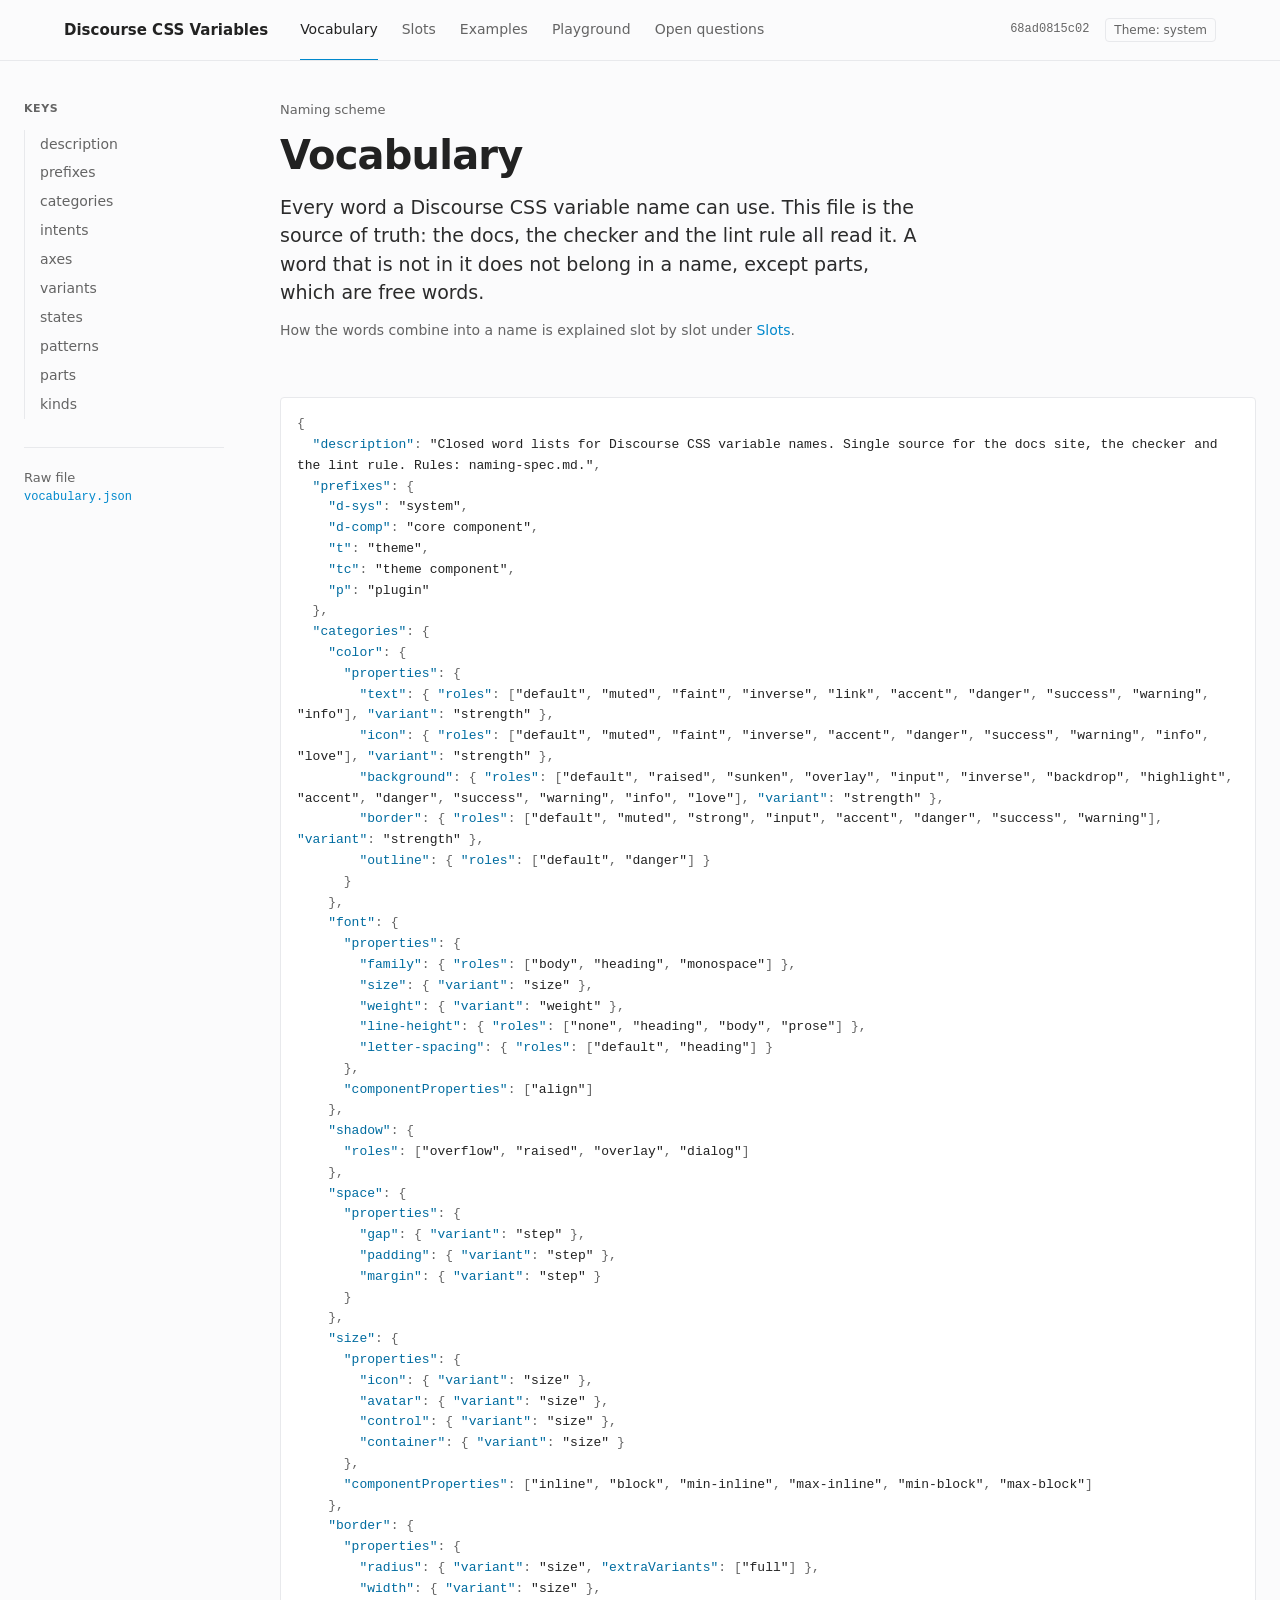
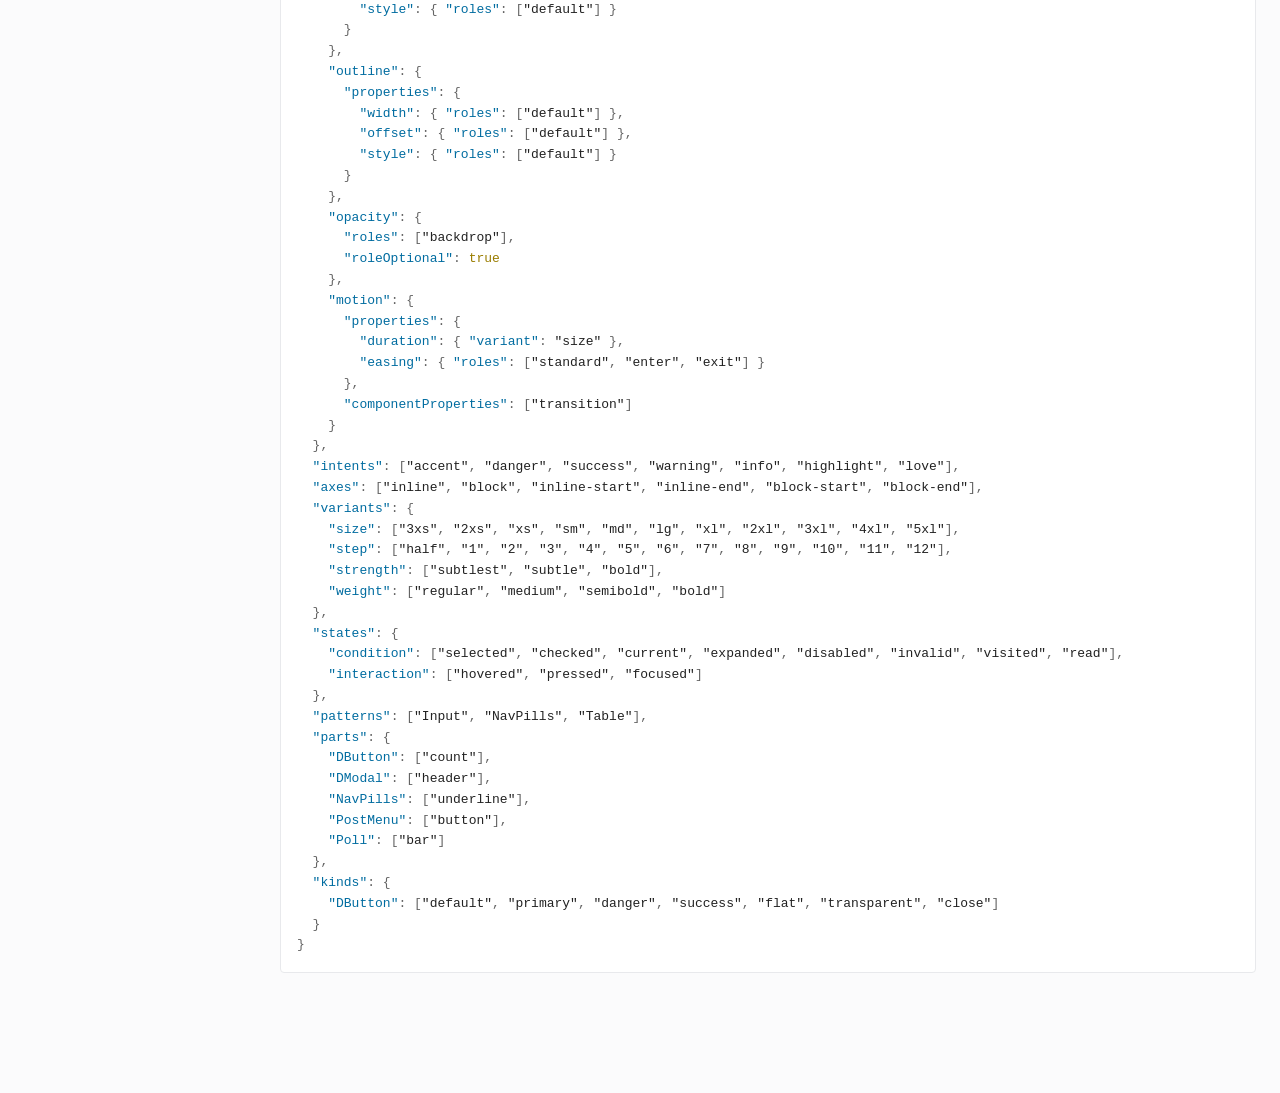
==== docs/index.html @ 101a48a1 "DEV: Lead the docs with vocabulary.json and explain each slot" ====
<!doctype html>
<html lang="en">
<head>
<meta charset="utf-8">
<meta name="viewport" content="width=device-width, initial-scale=1, viewport-fit=cover">
<title>Discourse CSS Variables</title>
<link rel="stylesheet" href="docs.css?v=12">
<script>try{var m=localStorage.getItem("dcv-theme");if(m==="light"||m==="dark")document.documentElement.setAttribute("data-theme",m);}catch(e){}</script>
</head>
<body>
<header class="topbar"><div class="in">
  <a class="site" href="index.html">Discourse CSS Variables</a>
  <nav class="tabs" aria-label="Pages"><a href="index.html" aria-current="page">Vocabulary</a><a href="slots.html">Slots</a><a href="examples.html">Examples</a><a href="playground.html">Playground</a><a href="open.html">Open questions</a></nav>
  <div class="tools"><code class="commit" title="Core commit the spec was checked against">68ad0815c02</code><button type="button" class="theme-toggle" id="theme-toggle" aria-label="Color theme">Theme: system</button></div>
</div></header>
<div class="body wide">
<aside class="toc" aria-label="On this page">
  <div class="toc-label">Keys</div>
  <nav id="toc-links"></nav>
  <div class="toc-src">Raw file<a href="vocabulary.json">vocabulary.json</a></div>
</aside>
<main>
<div class="eyebrow">Naming scheme</div>
<h1>Vocabulary</h1>
<p class="lede">Every word a Discourse CSS variable name can use. This file is the source of truth: the docs, the checker and the lint rule all read it. A word that is not in it does not belong in a name, except parts, which are free words.</p>
<p class="meta-line">How the words combine into a name is explained slot by slot under <a href="slots.html">Slots</a>.</p>
<pre class="json" id="json-view" aria-label="vocabulary.json"></pre>
</main>
</div>
<script src="grammar.js?v=12"></script>
<script src="examples.js?v=12"></script>
<script src="site.js?v=12"></script>
</body>
</html>
---- docs/docs.css ----
/* Discourse CSS Variables docs. Sticky header with page tabs; long pages add a section index on the left. Colors follow the Discourse design system. */
:root {
  --bg: #fbfbfc;
  --surface: #ffffff;
  --text: #222222;
  --text-strong: #2b2b2b;
  --text-2: #646464;
  --text-muted: #919191;
  --line: #e8e9ec;
  --rule: #c9ccd1;
  --tint: #f3f4f6;
  --accent: #0088cc;
  --accent-dark: #006ca0;
  --accent-hover: #006091;
  --accent-tint: #e6f4fa;
  --accent-tint-2: #d6edf8;
  --ok: #004c00;
  --ok-bg: #ccebcc;
  --bad: #c80001;
  --bad-bg: #fbe0e0;

  /* slot colors: text, and the bar under it in the anatomy */
  --s-prefix: #222222;
  --s-owner: #e45735;
  --s-category: #006ca0;  --s-category-bar: #0088cc;
  --s-property: #006ca0;  --s-property-bar: #86c3e2;
  --s-role: #009900;
  --s-variant: #9a7d00;   --s-variant-bar: #e7c300;
  --s-state: #fa6c8d;
  --s-part: #646464;
  --s-error: #c80001;

  --f-body: system-ui, -apple-system, "Segoe UI", sans-serif;
  --f-mono: ui-monospace, "SFMono-Regular", Menlo, Consolas, monospace;
  --header-h: 60px;
}
@media (prefers-color-scheme: dark) {
  :root:not([data-theme="light"]) {
    --bg: #161616; --surface: #1e1e1e; --text: #e6e6e6; --text-strong: #d9d9d9; --text-2: #a6a6a6; --text-muted: #7f7f7f;
    --line: #2e2e2e; --rule: #474747; --tint: #202020;
    --accent: #3ab0e8; --accent-dark: #6cc4ee; --accent-hover: #8dd3f3; --accent-tint: #0f2a38; --accent-tint-2: #17394b;
    --ok: #8fd68f; --ok-bg: #173a1d; --bad: #ff7a7a; --bad-bg: #3d1717;
    --s-prefix: #e6e6e6; --s-owner: #f0805f;
    --s-category: #6cc4ee; --s-category-bar: #3ab0e8; --s-property: #6cc4ee; --s-property-bar: #3a7fa3;
    --s-role: #52c552; --s-variant: #dcbc3a; --s-variant-bar: #a88d00; --s-state: #ff8fa8; --s-part: #a6a6a6; --s-error: #ff7a7a;
    color-scheme: dark;
  }
}
:root[data-theme="dark"] {
  --bg: #161616; --surface: #1e1e1e; --text: #e6e6e6; --text-strong: #d9d9d9; --text-2: #a6a6a6; --text-muted: #7f7f7f;
  --line: #2e2e2e; --rule: #474747; --tint: #202020;
  --accent: #3ab0e8; --accent-dark: #6cc4ee; --accent-hover: #8dd3f3; --accent-tint: #0f2a38; --accent-tint-2: #17394b;
  --ok: #8fd68f; --ok-bg: #173a1d; --bad: #ff7a7a; --bad-bg: #3d1717;
  --s-prefix: #e6e6e6; --s-owner: #f0805f;
  --s-category: #6cc4ee; --s-category-bar: #3ab0e8; --s-property: #6cc4ee; --s-property-bar: #3a7fa3;
  --s-role: #52c552; --s-variant: #dcbc3a; --s-variant-bar: #a88d00; --s-state: #ff8fa8; --s-part: #a6a6a6; --s-error: #ff7a7a;
  color-scheme: dark;
}

/* ---------- base ---------- */
* { box-sizing: border-box; }
html { scroll-behavior: smooth; scroll-padding-top: 88px; }
body { margin: 0; background: var(--bg); color: var(--text); font: 15px/1.6 var(--f-body); -webkit-text-size-adjust: 100%; }
[hidden] { display: none !important; }
a { color: var(--accent); text-decoration: none; }
a:hover { color: var(--accent-hover); text-decoration: underline; }
code, .mono { font-family: var(--f-mono); font-size: 13px; }
p code, li code, .lede code, .meta-line code { background: var(--tint); border: 1px solid var(--line); border-radius: 3px; padding: 0 4px; overflow-wrap: anywhere; }
b, strong { font-weight: 600; color: var(--text); }
button:focus-visible, a:focus-visible, input:focus-visible { outline: 2px solid var(--accent); outline-offset: 2px; }

/* ---------- header ---------- */
.topbar { position: sticky; top: 0; z-index: 20; height: var(--header-h); background: var(--bg); box-shadow: 0 0 0 1px var(--line); }
.topbar .in { max-width: 1200px; height: 100%; margin: 0 auto; padding: 0 24px; display: flex; align-items: center; gap: 32px; }
.topbar .site { font-size: 15px; font-weight: 700; color: var(--text); white-space: nowrap; }
.topbar .site:hover { text-decoration: none; }
.tabs { display: flex; gap: 24px; align-self: stretch; overflow-x: auto; overflow-y: hidden; scrollbar-width: none; }
.tabs a { display: flex; align-items: center; font-size: 14px; font-weight: 500; color: var(--text-2); white-space: nowrap; border-bottom: 2px solid transparent; margin-bottom: -1px; }
.tabs a:hover { color: var(--text); text-decoration: none; }
.tabs a[aria-current="page"] { color: var(--text); border-bottom-color: var(--accent); }
.topbar .tools { margin-left: auto; display: flex; align-items: center; gap: 16px; }
.topbar .commit { font-size: 12px; color: var(--text-2); }
.theme-toggle { font: 12px var(--f-body); color: var(--text-2); background: none; border: 1px solid var(--line); border-radius: 4px; padding: 4px 8px; cursor: pointer; white-space: nowrap; }
.theme-toggle:hover { color: var(--text); border-color: var(--rule); }

/* ---------- body ---------- */
.body { max-width: 1200px; margin: 0 auto; padding: 0 24px; display: flex; gap: 56px; align-items: flex-start; }
.toc { flex: 0 0 200px; position: sticky; top: var(--header-h); padding: 40px 0; max-height: calc(100vh - var(--header-h)); overflow-y: auto; }
.toc-label { font-size: 11px; font-weight: 600; text-transform: uppercase; letter-spacing: .05em; color: var(--text-2); margin-bottom: 12px; }
.toc nav { border-left: 1px solid var(--line); }
.toc nav a { display: flex; gap: 8px; align-items: baseline; padding: 5px 0 5px 14px; margin-left: -1px; border-left: 2px solid transparent; font-size: 14px; line-height: 1.35; color: var(--text-2); }
.toc nav a:hover { color: var(--text); text-decoration: none; }
.toc nav a .n { font-family: var(--f-mono); font-size: 12px; color: var(--text-muted); }
.toc nav a.on { border-left-color: var(--accent); color: var(--text); font-weight: 600; }
.toc-src { margin-top: 28px; padding-top: 20px; border-top: 1px solid var(--line); font-size: 13px; color: var(--text-2); }
.toc-src a { display: block; font-family: var(--f-mono); font-size: 12px; }
main { flex: 1 1 560px; min-width: 0; max-width: 760px; padding: 40px 0 120px; }
.body.solo main { max-width: 960px; margin: 0 auto; }
footer { margin-top: 64px; padding-top: 16px; border-top: 1px solid var(--line); font-size: 13px; color: var(--text-2); }
footer code { font-size: 12px; }

@media (max-width: 900px) {
  .toc { display: none; }
}
@media (max-width: 700px) {
  .topbar { height: auto; }
  .topbar .in { flex-wrap: wrap; gap: 0 16px; padding: 0 16px; }
  .topbar .site { padding: 12px 0 4px; }
  .topbar .tools { padding-top: 8px; }
  .topbar .commit { display: none; }
  .tabs { order: 3; width: 100%; height: 40px; gap: 20px; }
  html { scroll-padding-top: 116px; }
  .body { padding: 0 16px; }
  main { padding: 28px 0 80px; }
}

/* ---------- type ---------- */
.eyebrow { font-size: 13px; color: var(--text-2); margin-bottom: 12px; }
h1 { font-size: 40px; font-weight: 700; line-height: 1.1; letter-spacing: -0.02em; margin: 0 0 16px; text-wrap: balance; }
.lede { font-size: 19px; line-height: 1.5; color: var(--text-strong); max-width: 640px; margin: 0 0 12px; text-wrap: pretty; }
.meta-line { font-size: 14px; color: var(--text-2); margin: 0 0 56px; }
.meta-line code { font-size: 12px; }
h2 { display: flex; align-items: baseline; gap: 12px; font-size: 26px; font-weight: 700; line-height: 1.2; letter-spacing: -0.01em; margin: 64px 0 20px; padding-bottom: 10px; border-bottom: 1px solid var(--line); }
.eyebrow + h1 + .lede + h2, .lede + h2 { margin-top: 48px; }
h2 .n { font-family: var(--f-mono); font-size: 13px; font-weight: 400; letter-spacing: 0; color: var(--text-muted); }
h3 { font-size: 17px; font-weight: 700; margin: 32px 0 8px; }
h2 + h3 { margin-top: 0; }
p { margin: 0 0 16px; }
ul { padding-left: 18px; margin: 0 0 16px; }
li { margin-bottom: 10px; }
li:last-child { margin-bottom: 0; }
.muted { color: var(--text-2); }
@media (max-width: 700px) {
  h1 { font-size: 32px; }
  .lede { font-size: 17px; }
  h2 { font-size: 22px; }
}

/* ---------- tables ---------- */
.tbl { overflow-x: auto; margin: 0 0 20px; background: var(--surface); border: 1px solid var(--line); border-radius: 4px; }
table { width: 100%; border-collapse: collapse; font-size: 14px; line-height: 1.5; }
th { text-align: left; padding: 10px 16px 8px 0; border-bottom: 1px solid var(--rule); white-space: nowrap; font-size: 12px; font-weight: 600; text-transform: uppercase; letter-spacing: .05em; color: var(--text-2); }
td { padding: 9px 16px 9px 0; border-bottom: 1px solid var(--line); vertical-align: top; }
td code { color: var(--text-strong); word-spacing: .3em; }
td.code, td .code { font-family: var(--f-mono); font-size: 13px; color: var(--text-strong); }
.wordlist td code { display: inline-block; margin-right: 6px; word-spacing: normal; }
td.num, th.num { text-align: right; font-variant-numeric: tabular-nums; }
th:first-child, td:first-child { padding-left: 16px; }
tr:last-child td { border-bottom: 0; }
td.key { font-family: var(--f-mono); font-size: 13px; font-weight: 600; }

/* slot and accent colors */
.c-prefix { color: var(--s-prefix); }
.c-owner, .c-component { color: var(--s-owner); }
.c-part { color: var(--s-part); }
.c-category { color: var(--s-category); --bar: var(--s-category-bar); }
.c-property { color: var(--s-property); --bar: var(--s-property-bar); }
.c-role, .c-kind, .c-axis { color: var(--s-role); }
.c-variant { color: var(--s-variant); --bar: var(--s-variant-bar); }
.c-state { color: var(--s-state); }
.c-error { color: var(--s-error); }
.c-ref { color: var(--text-2); }
.c-layer { color: var(--accent-dark); }
td.key.c-prefix, td.key.c-owner, td.key.c-part, td.key.c-category, td.key.c-property, td.key.c-role, td.key.c-variant, td.key.c-state { font-weight: 700; }

/* ---------- components ---------- */
.formula { font-family: var(--f-mono); font-size: 14px; color: var(--text); background: var(--tint); border: 1px solid var(--line); border-radius: 4px; padding: 14px 16px; white-space: nowrap; overflow-x: auto; margin: 0 0 24px; }
.formula .opt { color: var(--text-2); }

.callout { display: flex; gap: 14px; padding: 16px; margin: 0 0 20px; background: var(--accent-tint); border: 1px solid var(--accent-tint-2); border-radius: 4px; font-size: 15px; line-height: 1.55; }
.callout .label { font-family: var(--f-mono); font-size: 13px; font-weight: 700; color: var(--accent-dark); white-space: nowrap; padding-top: 1px; }
.callout p { margin: 0; }
.callout code { background: var(--surface); border-color: var(--accent-tint-2); }

.badge { display: inline-block; font-size: 12px; font-weight: 600; line-height: 1.4; color: var(--bad); background: var(--bad-bg); border-radius: 3px; padding: 2px 6px; }

code.right, code.wrong, code.old, code.new { border: 0; border-radius: 3px; padding: 1px 4px; }
code.right { color: var(--ok); background: var(--ok-bg); }
code.wrong { color: var(--bad); background: none; text-decoration: line-through; }
code.old { color: var(--text-2); background: none; text-decoration: line-through; }
code.new { color: var(--accent-dark); background: var(--accent-tint); }

/* anatomy diagram (also used by the playground) */
.anatomy { background: var(--surface); border: 1px solid var(--line); border-radius: 4px; padding: 28px 24px 24px; margin: 0 0 20px; }
.anat-row { overflow-x: auto; padding-bottom: 6px; }
.seg-line { display: inline-flex; align-items: flex-start; font-family: var(--f-mono); font-size: 17px; font-weight: 500; white-space: nowrap; }
.anat-rows { display: grid; gap: 22px; }
.anatomy .seg-line { font-size: 18px; }
.seg { display: inline-flex; flex-direction: column; align-items: stretch; }
.seg .w { padding-bottom: 6px; border-bottom: 3px solid var(--bar, currentColor); }
.seg .l { font-family: var(--f-body); font-size: 11px; font-weight: 500; letter-spacing: .05em; text-transform: uppercase; margin-top: 6px; }
.dash { color: var(--text-muted); }
.patterns { margin-top: 28px; padding-top: 16px; border-top: 1px dashed var(--rule); font-family: var(--f-mono); font-size: 13px; line-height: 1.9; color: var(--text-2); overflow-x: auto; white-space: nowrap; }
.patterns b { color: var(--text); font-weight: 400; }

/* vocabulary overview grid */
.vgrid { display: grid; grid-template-columns: repeat(auto-fit, minmax(136px, 1fr)); border: 1px solid var(--line); border-radius: 4px; overflow: hidden; margin: 0 0 20px; }
.vcol { background: var(--surface); display: flex; flex-direction: column; box-shadow: 1px 0 0 var(--line), 0 1px 0 var(--line); }
.vcol > a { display: block; border-top: 3px solid var(--slot); background: var(--tint); padding: 12px 12px 10px; color: var(--text-2); font-size: 12px; }
.vcol > a:hover { text-decoration: none; background: var(--line); }
.vcol > a b { display: block; font-family: var(--f-mono); font-size: 14px; font-weight: 700; color: var(--text); }
.vcol .groups { padding: 12px; display: flex; flex-direction: column; gap: 12px; flex: 1; }
.vcol .g-label { font-size: 11px; font-weight: 600; text-transform: uppercase; letter-spacing: .05em; color: var(--text-2); margin-bottom: 2px; }
.vcol .words { display: flex; flex-wrap: wrap; gap: 3px 10px; font-family: var(--f-mono); font-size: 13px; line-height: 1.5; }
.v-category { --slot: var(--s-category-bar); } .v-property { --slot: var(--s-property-bar); }
.v-role { --slot: var(--s-role); } .v-variant { --slot: var(--s-variant-bar); } .v-state { --slot: var(--s-state); }

/* space scale bars */
.bar { display: block; height: 10px; margin-top: 6px; background: var(--accent); border-radius: 1px; }

/* ---------- playground ---------- */
.parser { background: var(--surface); border: 1px solid var(--line); border-radius: 4px; padding: 20px; }
.parser label { display: block; font-size: 12px; font-weight: 600; text-transform: uppercase; letter-spacing: .05em; color: var(--text-2); margin-bottom: 8px; }
.parser input { width: 100%; font: 15px var(--f-mono); padding: 10px 12px; color: var(--text); background: var(--surface); border: 1px solid var(--rule); border-radius: 4px; }
.parser input:focus-visible { outline: 2px solid var(--accent); outline-offset: -1px; border-color: var(--accent); }
.combo { position: relative; }
.suggest { list-style: none; margin: 4px 0 0; padding: 4px; max-height: 240px; overflow-y: auto; background: var(--surface); border: 1px solid var(--rule); border-radius: 4px; }
.suggest li { display: flex; align-items: baseline; justify-content: space-between; gap: 12px; padding: 6px 10px; margin: 0; border-radius: 3px; cursor: pointer; font-family: var(--f-mono); font-size: 13px; }
.suggest li .full { overflow-wrap: anywhere; min-width: 0; }
.suggest li .full .done { color: var(--text-muted); }
.suggest li .tag { font-family: var(--f-body); font-size: 11px; font-weight: 600; letter-spacing: .05em; text-transform: uppercase; white-space: nowrap; }
.suggest li[aria-selected="true"] { background: var(--accent-tint); }
.suggest li.head { cursor: default; font-family: var(--f-body); font-size: 11px; font-weight: 600; letter-spacing: .05em; text-transform: uppercase; color: var(--text-2); padding: 8px 10px 4px; }
.hint { font-size: 13px; color: var(--text-2); margin-top: 8px; }
.tries { display: flex; flex-wrap: wrap; gap: 6px; margin-top: 12px; }
.tries button, .chips button { font: 12px var(--f-mono); padding: 4px 8px; color: var(--text); background: var(--surface); border: 1px solid var(--line); border-radius: 4px; cursor: pointer; }
.tries button:hover, .chips button:hover { border-color: var(--accent); color: var(--accent-dark); }
.p-out { margin-top: 20px; min-height: 64px; }
.p-out .anat-row { margin-bottom: 12px; }
.verdict { font-weight: 600; margin: 6px 0 4px; }
.verdict.ok { color: var(--ok); } .verdict.bad { color: var(--bad); }
.notes { margin: 4px 0 0; padding-left: 18px; color: var(--text-2); font-size: 14px; }
.notes li { margin-bottom: 4px; }

/* ---------- examples ---------- */
.ex-tools { display: flex; flex-wrap: wrap; gap: 12px; align-items: center; margin: 0 0 16px; }
.ex-tools input { flex: 1 1 260px; min-width: 0; font: 14px var(--f-body); padding: 8px 12px; color: var(--text); background: var(--surface); border: 1px solid var(--rule); border-radius: 4px; }
.chips { display: flex; flex-wrap: wrap; gap: 6px; }
.chips button[aria-pressed="true"] { color: var(--accent-dark); background: var(--accent-tint); border-color: var(--accent-tint-2); }
.ex-count { font-size: 13px; color: var(--text-2); }
.ex-list { border-top: 1px solid var(--rule); }
.ex-group { padding: 20px 0 8px; font-size: 12px; font-weight: 600; text-transform: uppercase; letter-spacing: .05em; color: var(--text-2); border-bottom: 1px solid var(--rule); }
.ex { display: grid; grid-template-columns: minmax(0, 1.25fr) minmax(0, 1fr); gap: 4px 16px; padding: 8px 0; border-bottom: 1px solid var(--line); align-items: baseline; }
.ex .n { font-family: var(--f-mono); font-size: 13px; color: var(--text); overflow-wrap: anywhere; }
.ex .n:hover { color: var(--accent-hover); }
.ex .was { font-family: var(--f-mono); font-size: 12px; color: var(--text-2); overflow-wrap: anywhere; }
.ex .bad-flag { color: var(--bad); font-size: 12px; }
@media (max-width: 640px) { .ex { grid-template-columns: minmax(0, 1fr); } }

/* ---------- vocabulary.json ---------- */
.body.wide { max-width: none; }
.body.wide main { max-width: none; }
.json { font: 13px/1.6 var(--f-mono); color: var(--text-2); background: var(--surface); border: 1px solid var(--line); border-radius: 4px; padding: 16px; margin: 0; white-space: pre-wrap; overflow-wrap: anywhere; }
.json .j-line { display: inline-block; scroll-margin-top: calc(var(--header-h) + 16px); }
.json .j-key { color: var(--accent-dark); }
.json .j-str { color: var(--text); }
.json .j-lit { color: var(--s-variant); }
.words-line code { display: inline-block; margin: 0 6px 6px 0; }
td.key a { color: inherit; }
.load-error { background: var(--bad-bg); border-color: var(--bad); }
.load-error .label { color: var(--bad); }

@media (prefers-reduced-motion: reduce) { html { scroll-behavior: auto; } }
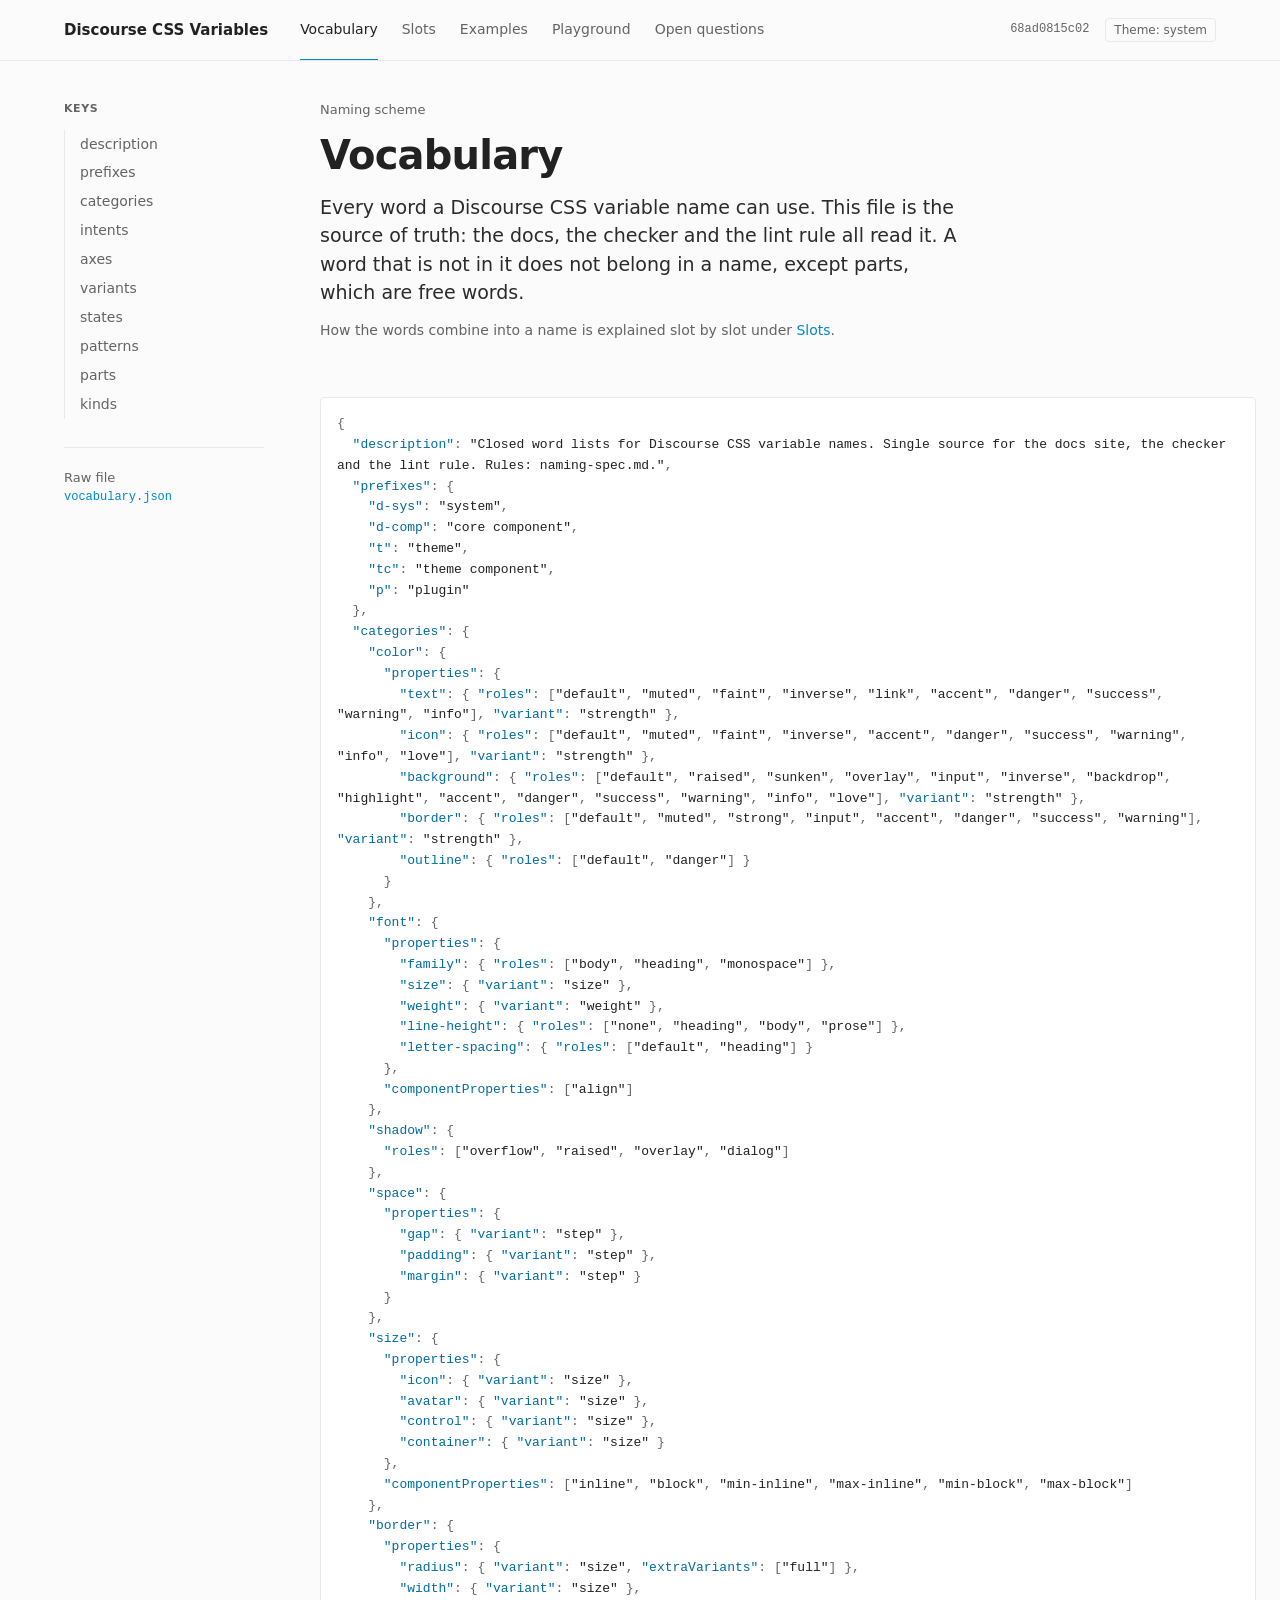
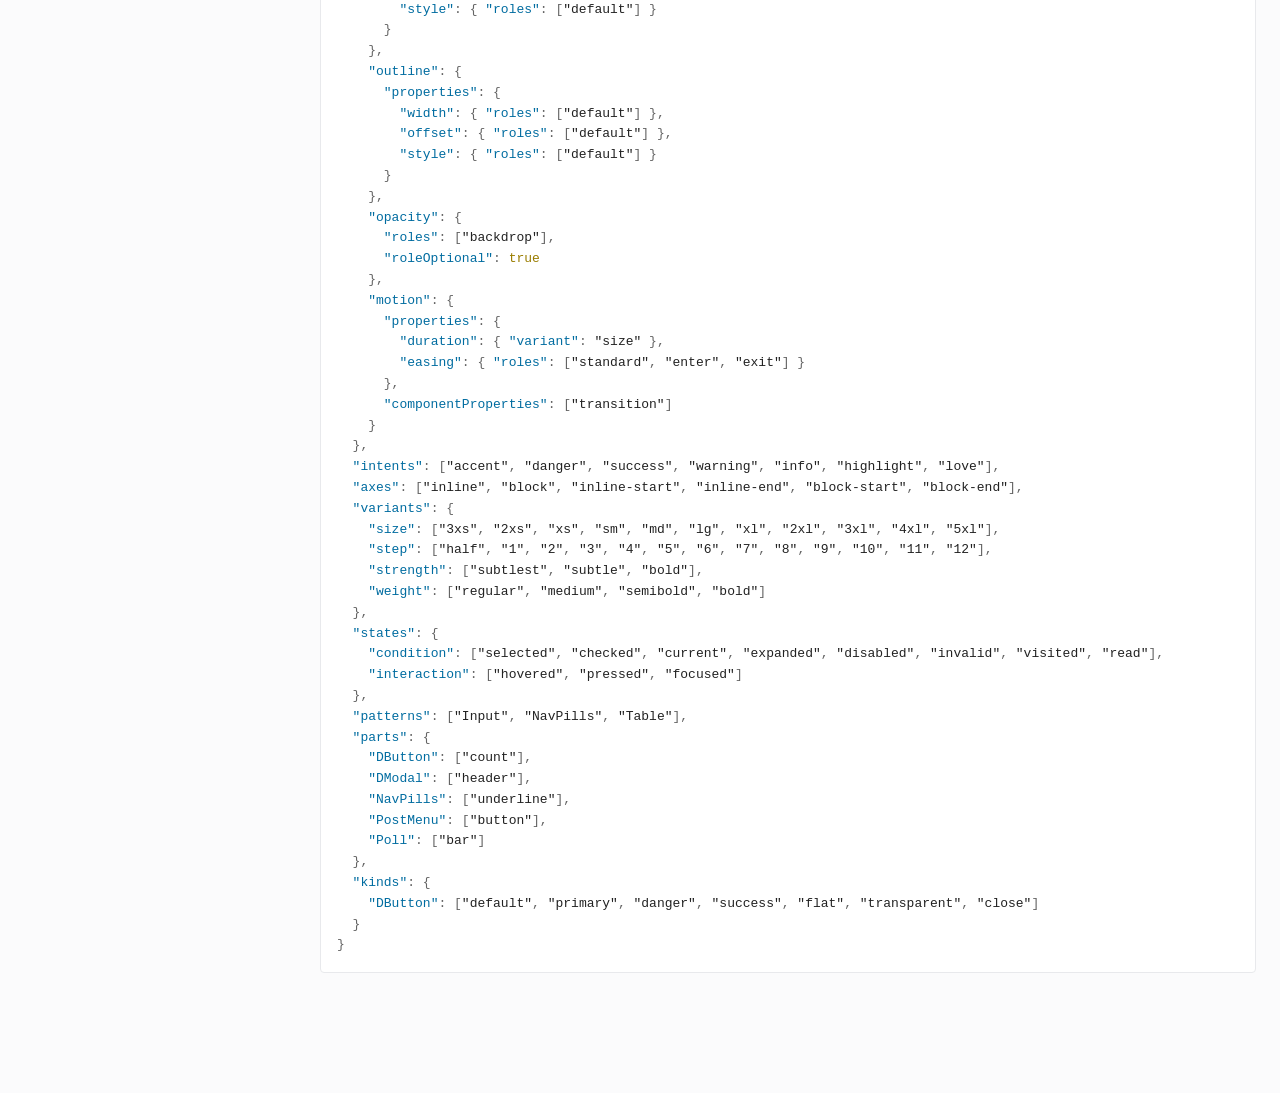
==== commit 89658742: "DEV: Align the vocabulary page and widen the JSON view" ====
--- a/docs/index.html
+++ b/docs/index.html
@@ -4,7 +4,7 @@
 <meta charset="utf-8">
 <meta name="viewport" content="width=device-width, initial-scale=1, viewport-fit=cover">
 <title>Discourse CSS Variables</title>
-<link rel="stylesheet" href="docs.css?v=12">
+<link rel="stylesheet" href="docs.css?v=13">
 <script>try{var m=localStorage.getItem("dcv-theme");if(m==="light"||m==="dark")document.documentElement.setAttribute("data-theme",m);}catch(e){}</script>
 </head>
 <body>
@@ -27,8 +27,8 @@
 <pre class="json" id="json-view" aria-label="vocabulary.json"></pre>
 </main>
 </div>
-<script src="grammar.js?v=12"></script>
-<script src="examples.js?v=12"></script>
-<script src="site.js?v=12"></script>
+<script src="grammar.js?v=13"></script>
+<script src="examples.js?v=13"></script>
+<script src="site.js?v=13"></script>
 </body>
 </html>
--- a/docs/docs.css
+++ b/docs/docs.css
@@ -248,7 +248,8 @@
 @media (max-width: 640px) { .ex { grid-template-columns: minmax(0, 1fr); } }
 
 /* ---------- vocabulary.json ---------- */
-.body.wide { max-width: none; }
+/* same left edge as the centered 1200px pages, but runs to the right edge of the window */
+.body.wide { max-width: none; margin: 0; padding-left: max(24px, calc((100vw - 1200px) / 2 + 24px)); }
 .body.wide main { max-width: none; }
 .json { font: 13px/1.6 var(--f-mono); color: var(--text-2); background: var(--surface); border: 1px solid var(--line); border-radius: 4px; padding: 16px; margin: 0; white-space: pre-wrap; overflow-wrap: anywhere; }
 .json .j-line { display: inline-block; scroll-margin-top: calc(var(--header-h) + 16px); }
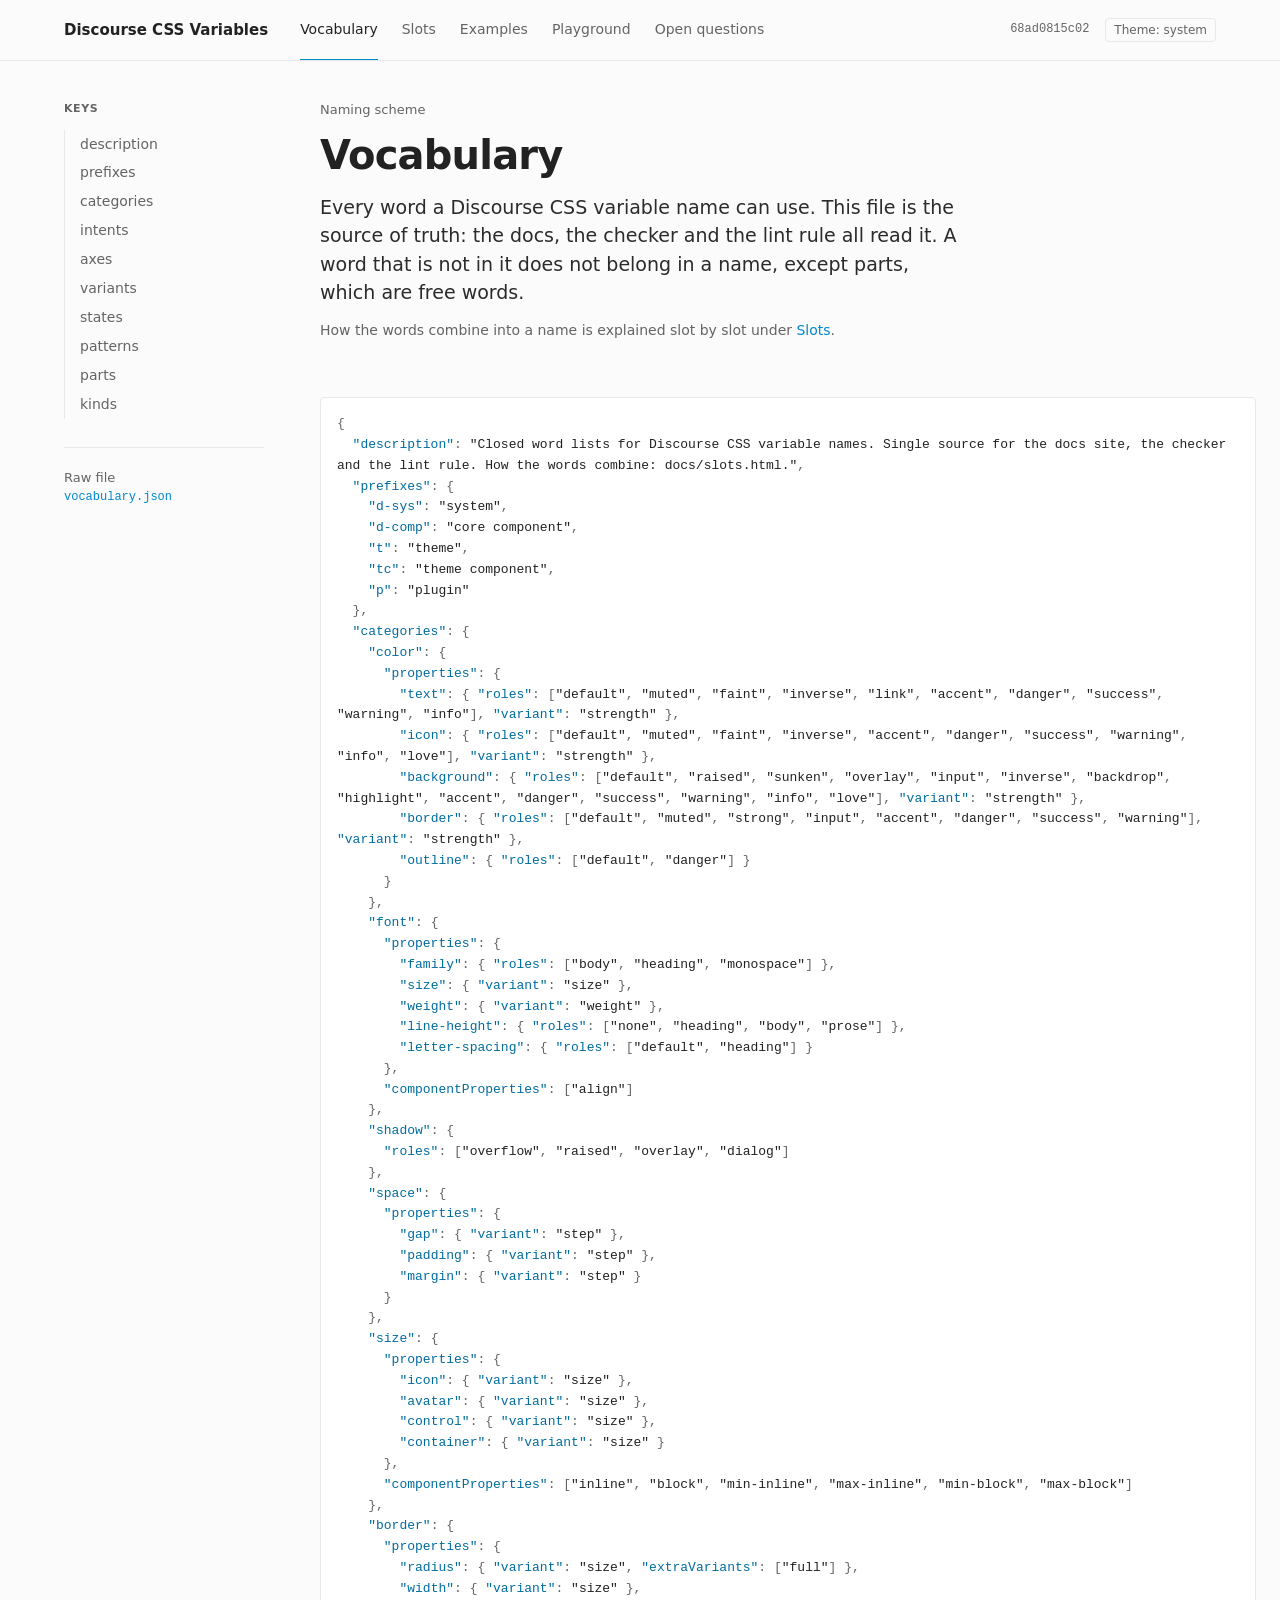
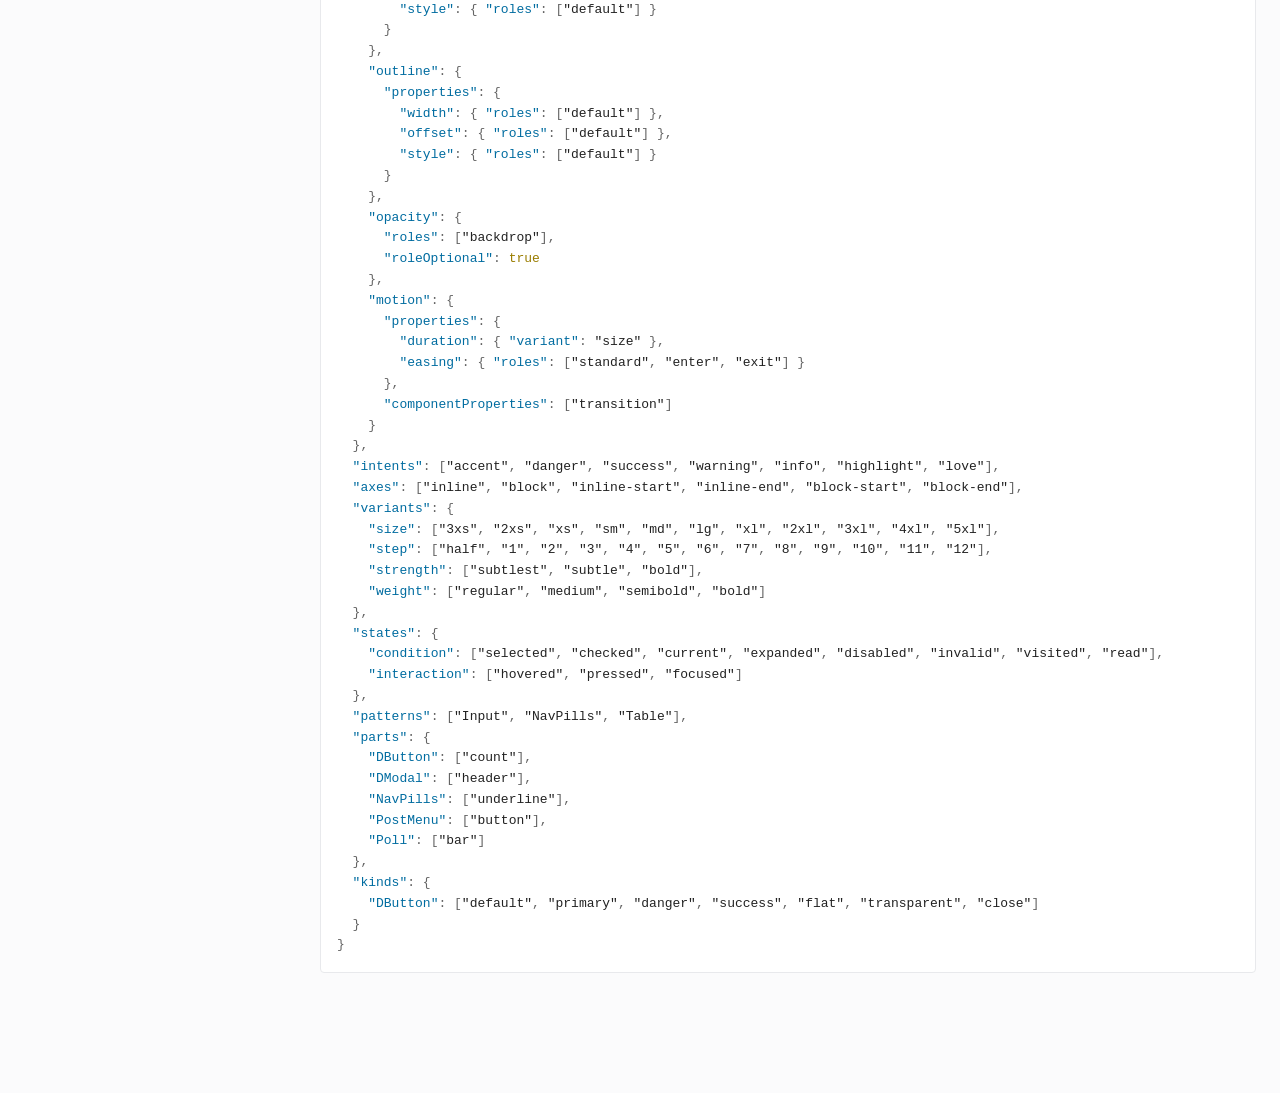
==== commit c495e479: "DEV: Replace the spec with the docs and an agent file" ====
--- a/docs/index.html
+++ b/docs/index.html
@@ -4,7 +4,7 @@
 <meta charset="utf-8">
 <meta name="viewport" content="width=device-width, initial-scale=1, viewport-fit=cover">
 <title>Discourse CSS Variables</title>
-<link rel="stylesheet" href="docs.css?v=13">
+<link rel="stylesheet" href="docs.css?v=14">
 <script>try{var m=localStorage.getItem("dcv-theme");if(m==="light"||m==="dark")document.documentElement.setAttribute("data-theme",m);}catch(e){}</script>
 </head>
 <body>
@@ -27,8 +27,8 @@
 <pre class="json" id="json-view" aria-label="vocabulary.json"></pre>
 </main>
 </div>
-<script src="grammar.js?v=13"></script>
-<script src="examples.js?v=13"></script>
-<script src="site.js?v=13"></script>
+<script src="grammar.js?v=14"></script>
+<script src="examples.js?v=14"></script>
+<script src="site.js?v=14"></script>
 </body>
 </html>
--- a/docs/docs.css
+++ b/docs/docs.css
@@ -126,7 +126,7 @@
 h3 { font-size: 17px; font-weight: 700; margin: 32px 0 8px; }
 h2 + h3 { margin-top: 0; }
 p { margin: 0 0 16px; }
-ul { padding-left: 18px; margin: 0 0 16px; }
+ul, ol { padding-left: 18px; margin: 0 0 16px; }
 li { margin-bottom: 10px; }
 li:last-child { margin-bottom: 0; }
 .muted { color: var(--text-2); }
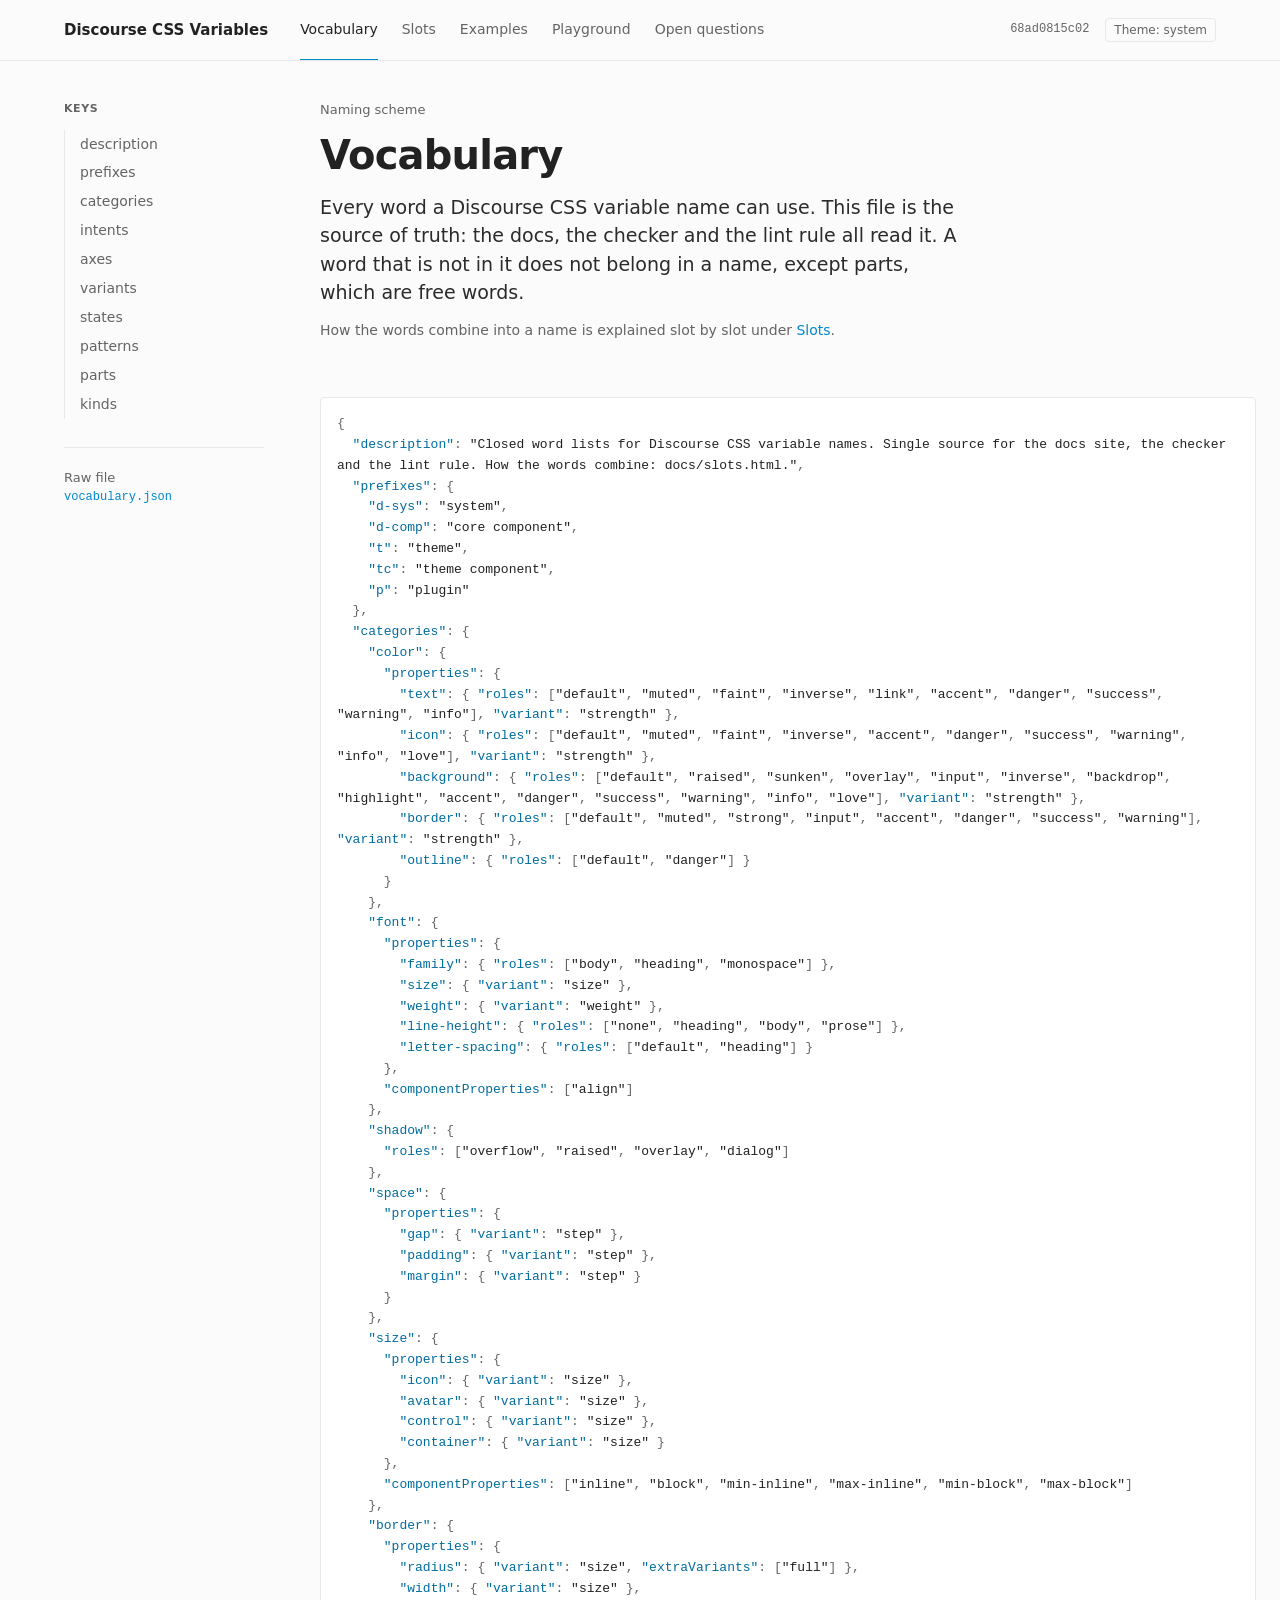
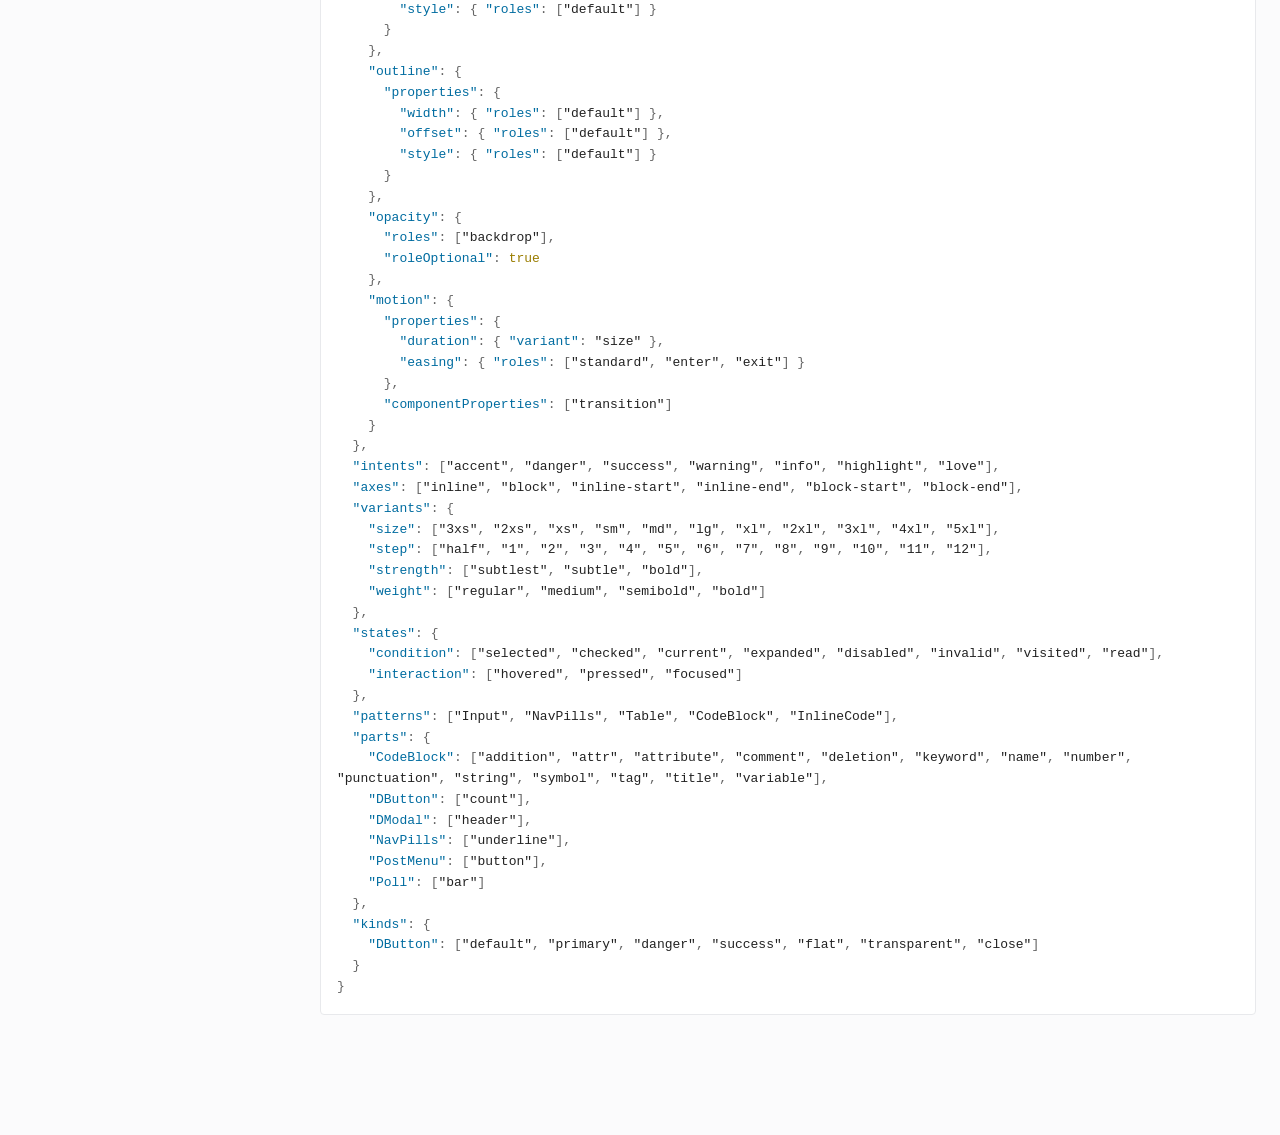
==== commit 6337a2a3: "DEV: Split border shorthands and map syntax highlighting colors" ====
--- a/docs/index.html
+++ b/docs/index.html
@@ -4,7 +4,7 @@
 <meta charset="utf-8">
 <meta name="viewport" content="width=device-width, initial-scale=1, viewport-fit=cover">
 <title>Discourse CSS Variables</title>
-<link rel="stylesheet" href="docs.css?v=14">
+<link rel="stylesheet" href="docs.css?v=16">
 <script>try{var m=localStorage.getItem("dcv-theme");if(m==="light"||m==="dark")document.documentElement.setAttribute("data-theme",m);}catch(e){}</script>
 </head>
 <body>
@@ -27,8 +27,8 @@
 <pre class="json" id="json-view" aria-label="vocabulary.json"></pre>
 </main>
 </div>
-<script src="grammar.js?v=14"></script>
-<script src="examples.js?v=14"></script>
-<script src="site.js?v=14"></script>
+<script src="grammar.js?v=16"></script>
+<script src="examples.js?v=16"></script>
+<script src="site.js?v=16"></script>
 </body>
 </html>
--- a/docs/docs.css
+++ b/docs/docs.css
@@ -166,6 +166,7 @@
 /* ---------- components ---------- */
 .formula { font-family: var(--f-mono); font-size: 14px; color: var(--text); background: var(--tint); border: 1px solid var(--line); border-radius: 4px; padding: 14px 16px; white-space: nowrap; overflow-x: auto; margin: 0 0 24px; }
 .formula .opt { color: var(--text-2); }
+li .formula { margin: 8px 0; }
 
 .callout { display: flex; gap: 14px; padding: 16px; margin: 0 0 20px; background: var(--accent-tint); border: 1px solid var(--accent-tint-2); border-radius: 4px; font-size: 15px; line-height: 1.55; }
 .callout .label { font-family: var(--f-mono); font-size: 13px; font-weight: 700; color: var(--accent-dark); white-space: nowrap; padding-top: 1px; }
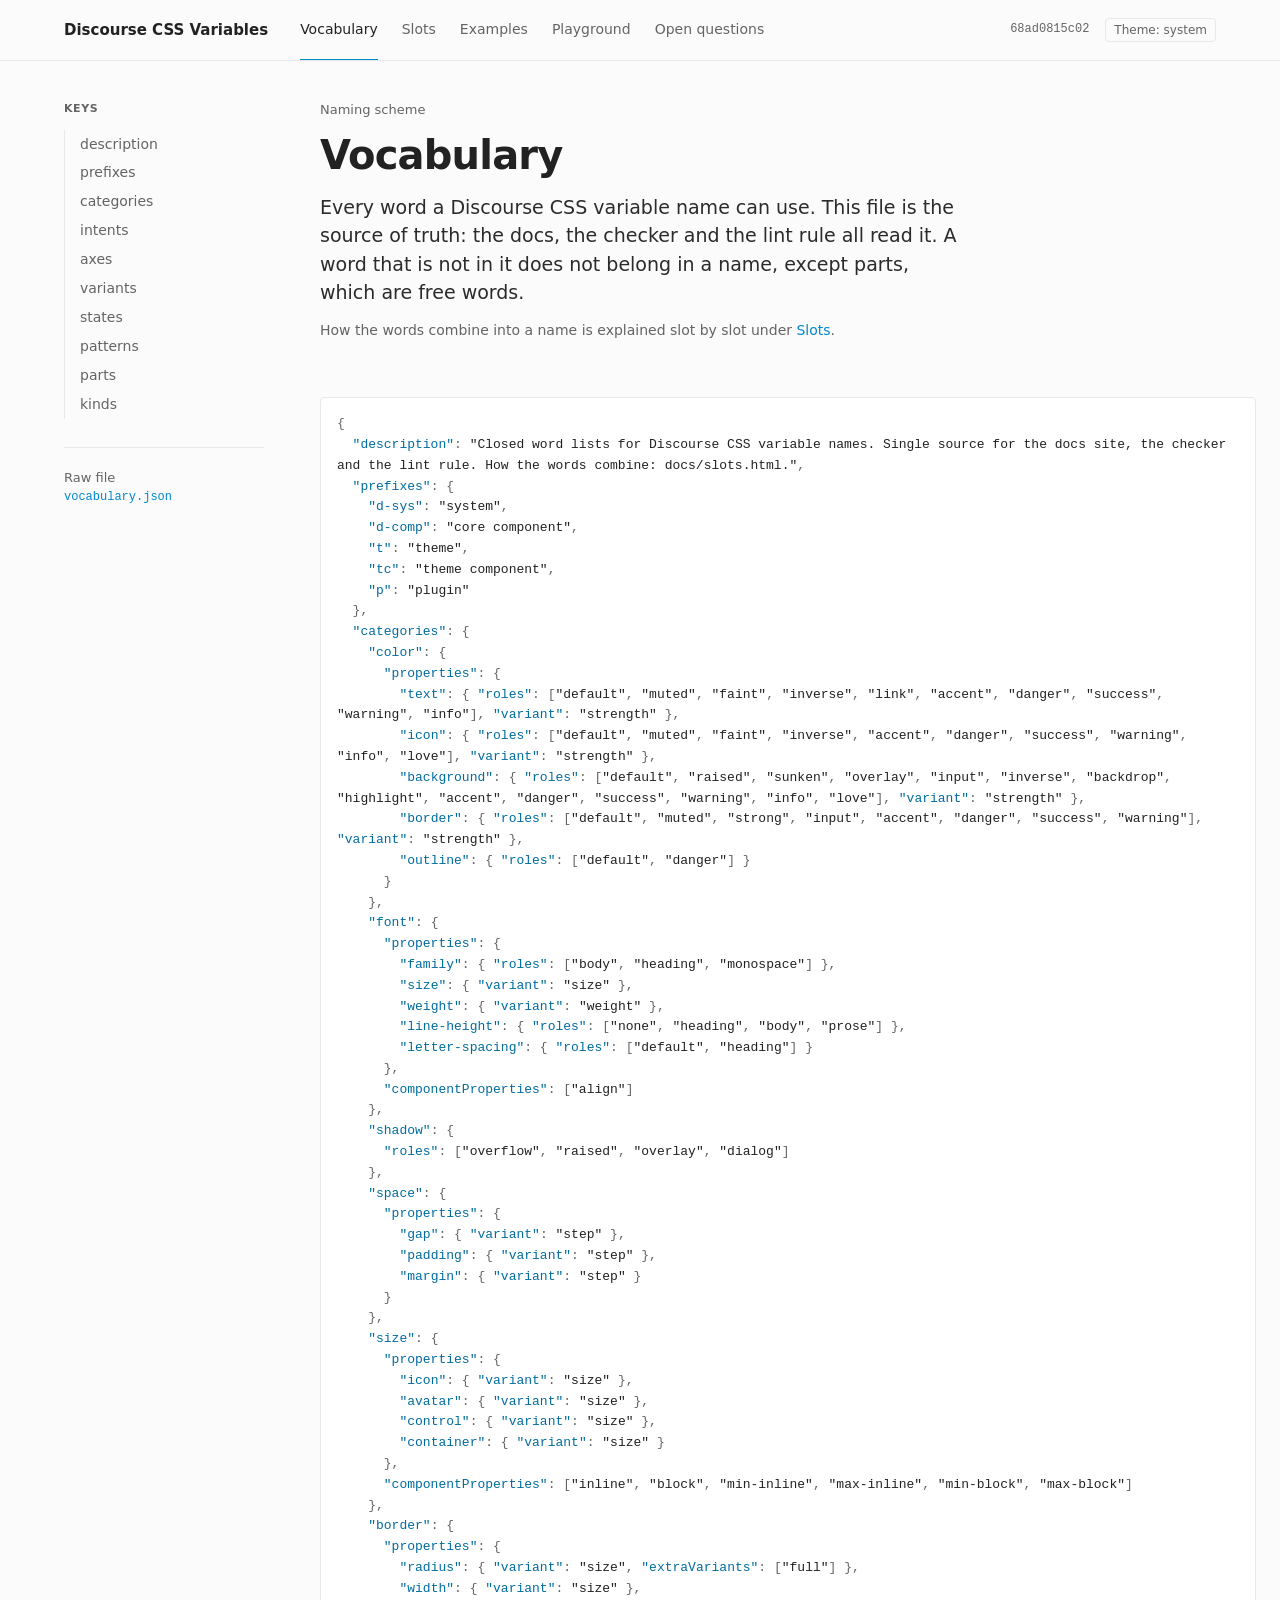
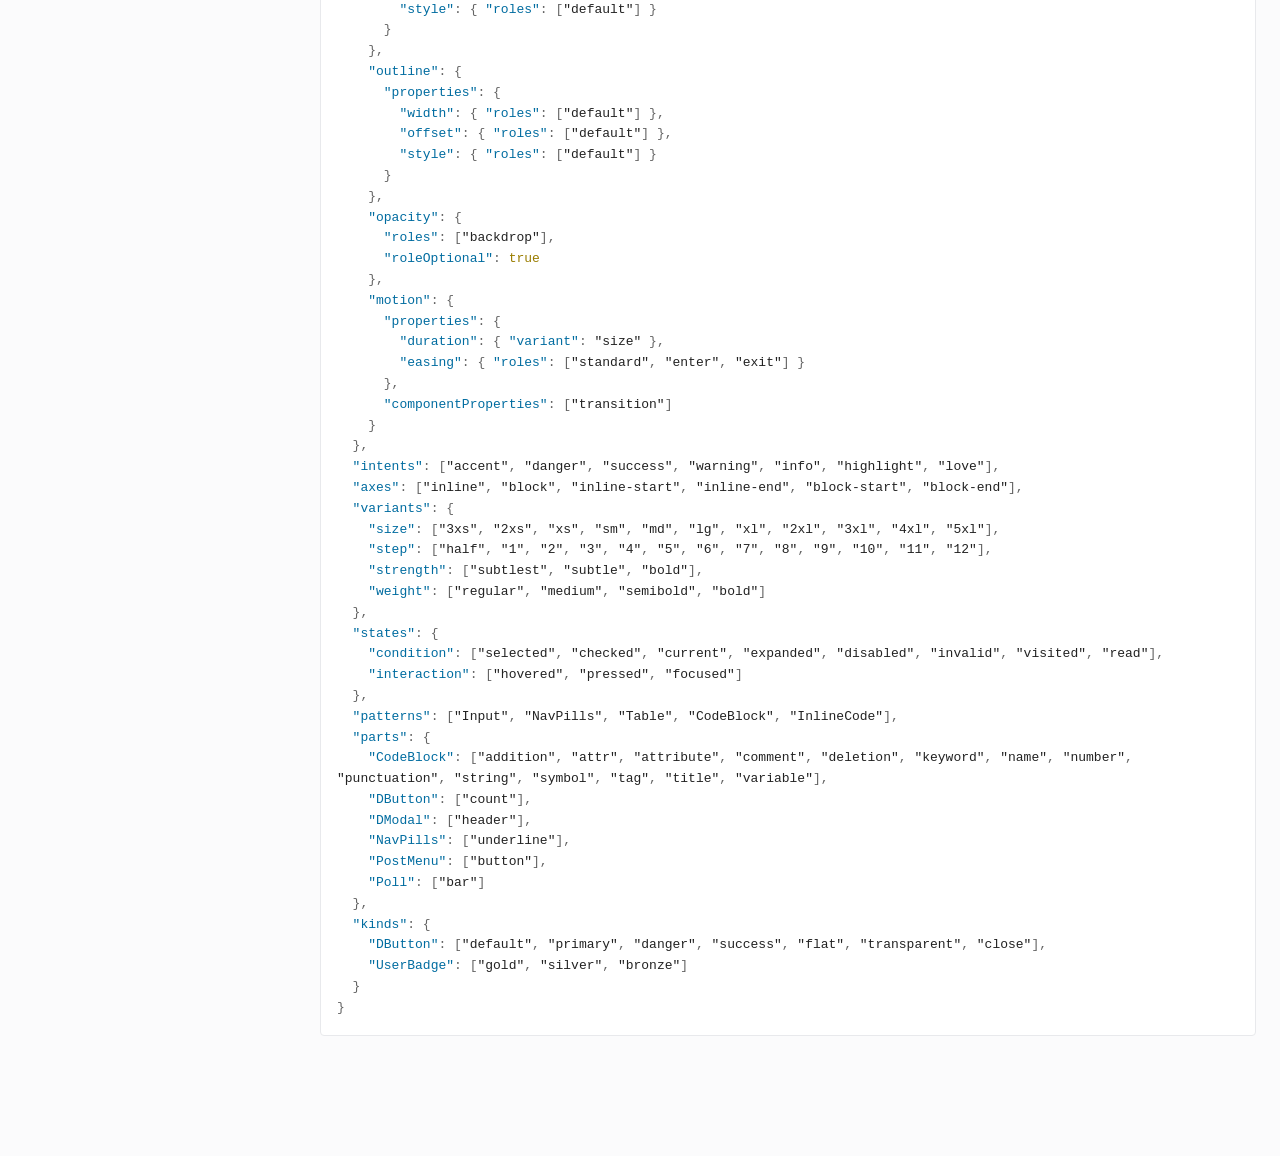
==== commit eff1bcec: "DEV: Map badge tier colors to UserBadge kinds" ====
--- a/docs/index.html
+++ b/docs/index.html
@@ -4,7 +4,7 @@
 <meta charset="utf-8">
 <meta name="viewport" content="width=device-width, initial-scale=1, viewport-fit=cover">
 <title>Discourse CSS Variables</title>
-<link rel="stylesheet" href="docs.css?v=16">
+<link rel="stylesheet" href="docs.css?v=17">
 <script>try{var m=localStorage.getItem("dcv-theme");if(m==="light"||m==="dark")document.documentElement.setAttribute("data-theme",m);}catch(e){}</script>
 </head>
 <body>
@@ -27,8 +27,8 @@
 <pre class="json" id="json-view" aria-label="vocabulary.json"></pre>
 </main>
 </div>
-<script src="grammar.js?v=16"></script>
-<script src="examples.js?v=16"></script>
-<script src="site.js?v=16"></script>
+<script src="grammar.js?v=17"></script>
+<script src="examples.js?v=17"></script>
+<script src="site.js?v=17"></script>
 </body>
 </html>
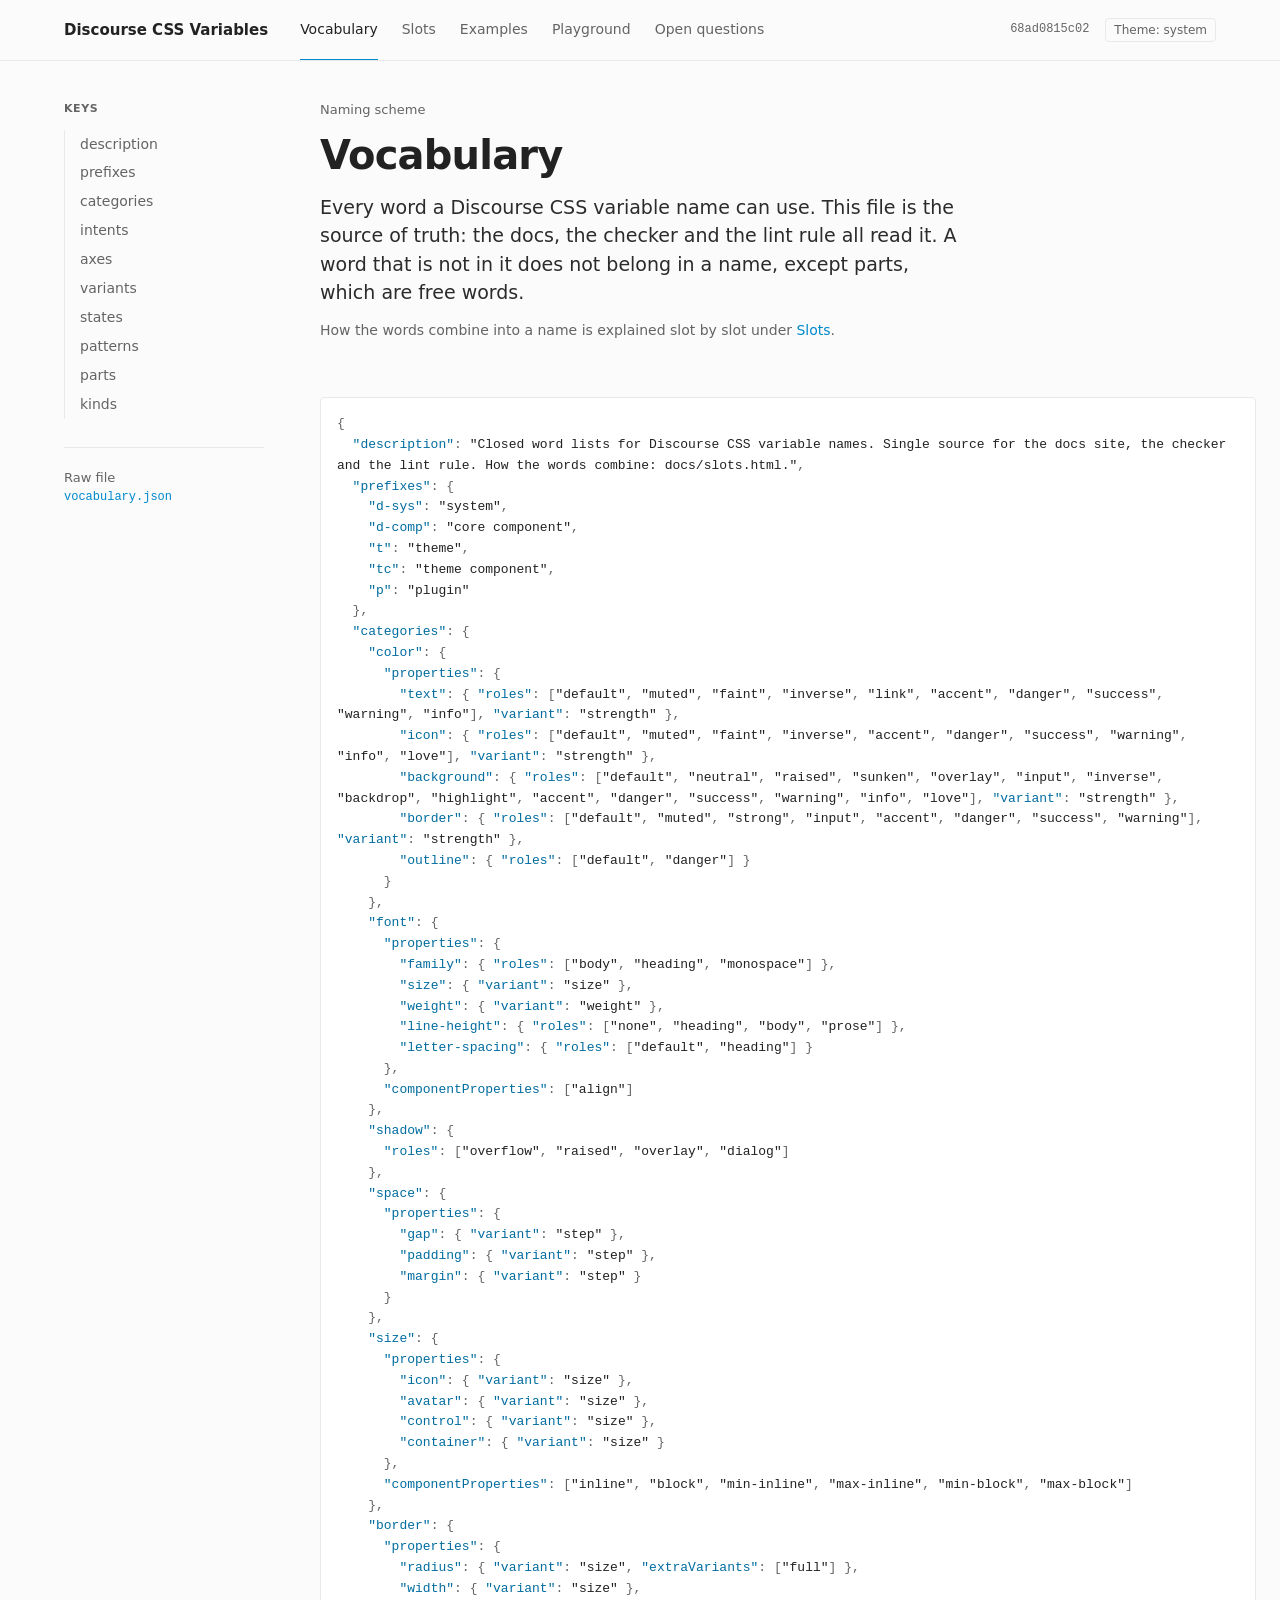
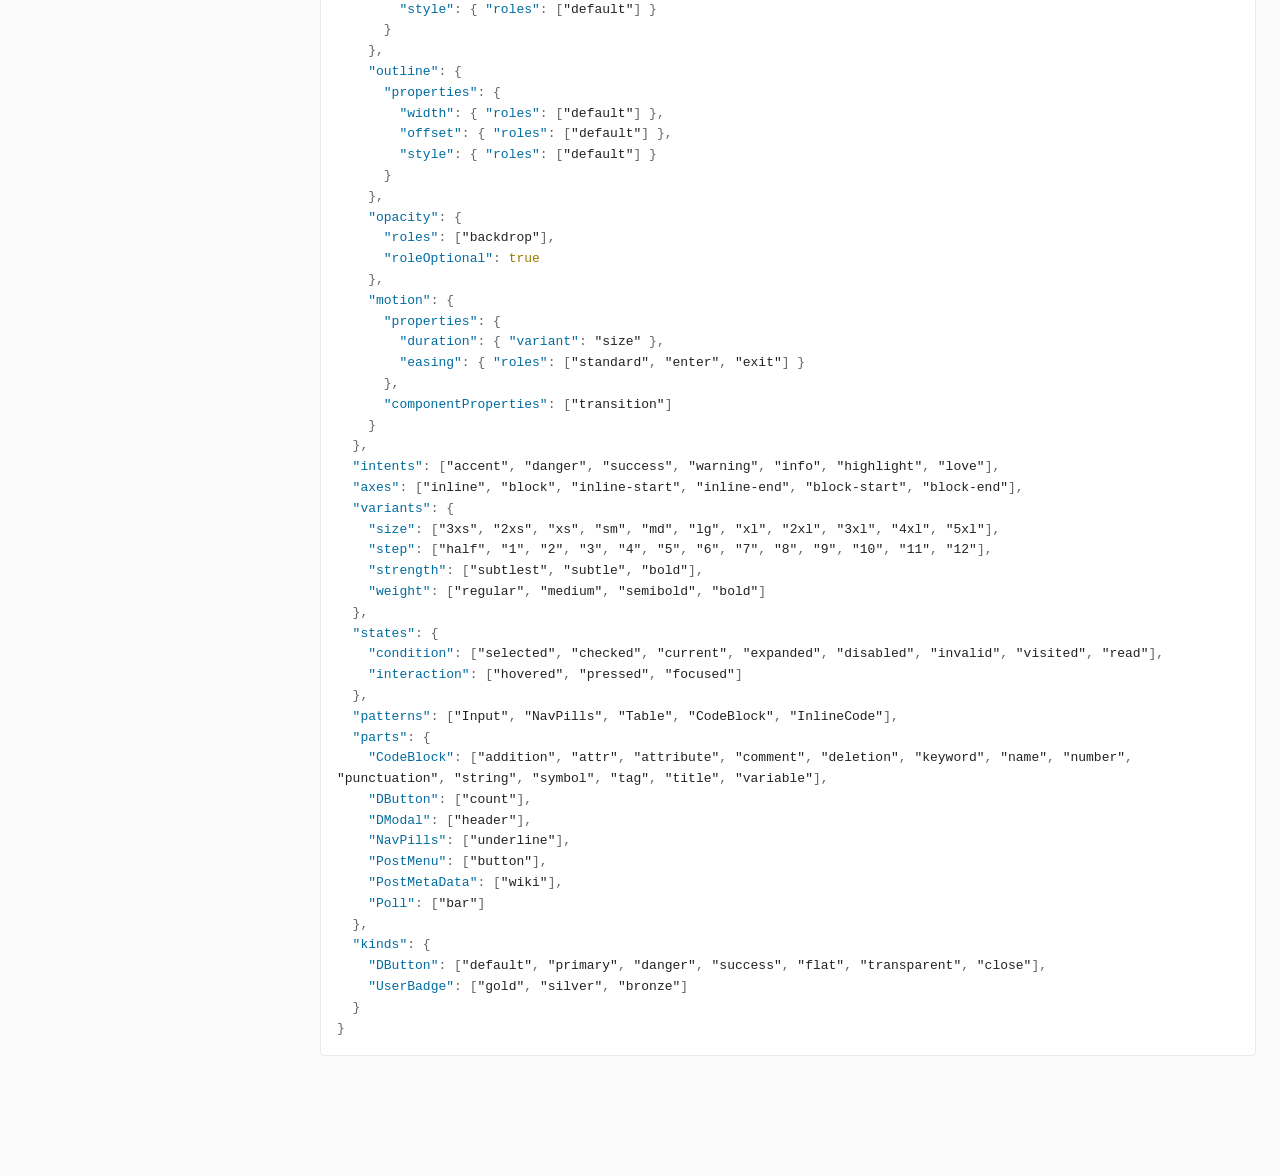
==== commit c0bb3fac: "DEV: Add a neutral background role and map wiki and mention colors" ====
--- a/docs/index.html
+++ b/docs/index.html
@@ -4,7 +4,7 @@
 <meta charset="utf-8">
 <meta name="viewport" content="width=device-width, initial-scale=1, viewport-fit=cover">
 <title>Discourse CSS Variables</title>
-<link rel="stylesheet" href="docs.css?v=17">
+<link rel="stylesheet" href="docs.css?v=19">
 <script>try{var m=localStorage.getItem("dcv-theme");if(m==="light"||m==="dark")document.documentElement.setAttribute("data-theme",m);}catch(e){}</script>
 </head>
 <body>
@@ -27,8 +27,8 @@
 <pre class="json" id="json-view" aria-label="vocabulary.json"></pre>
 </main>
 </div>
-<script src="grammar.js?v=17"></script>
-<script src="examples.js?v=17"></script>
-<script src="site.js?v=17"></script>
+<script src="grammar.js?v=19"></script>
+<script src="examples.js?v=19"></script>
+<script src="site.js?v=19"></script>
 </body>
 </html>
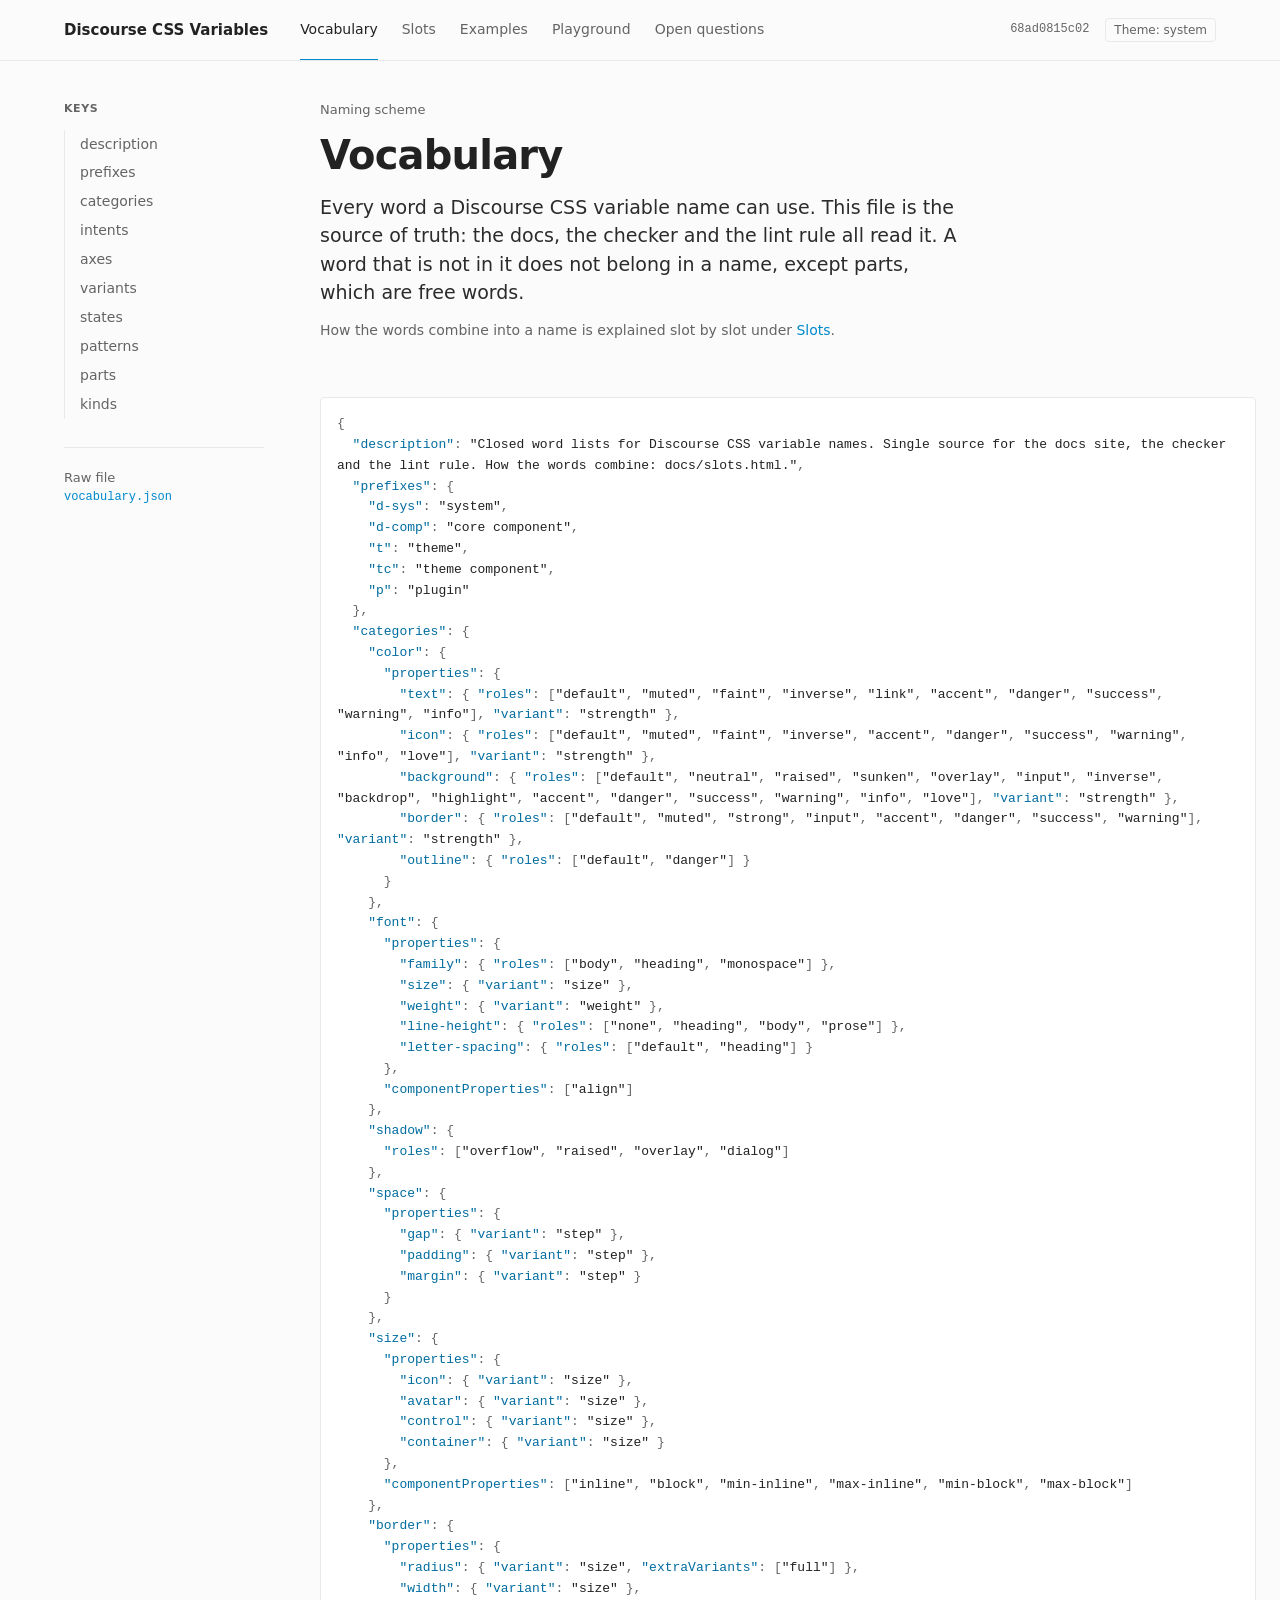
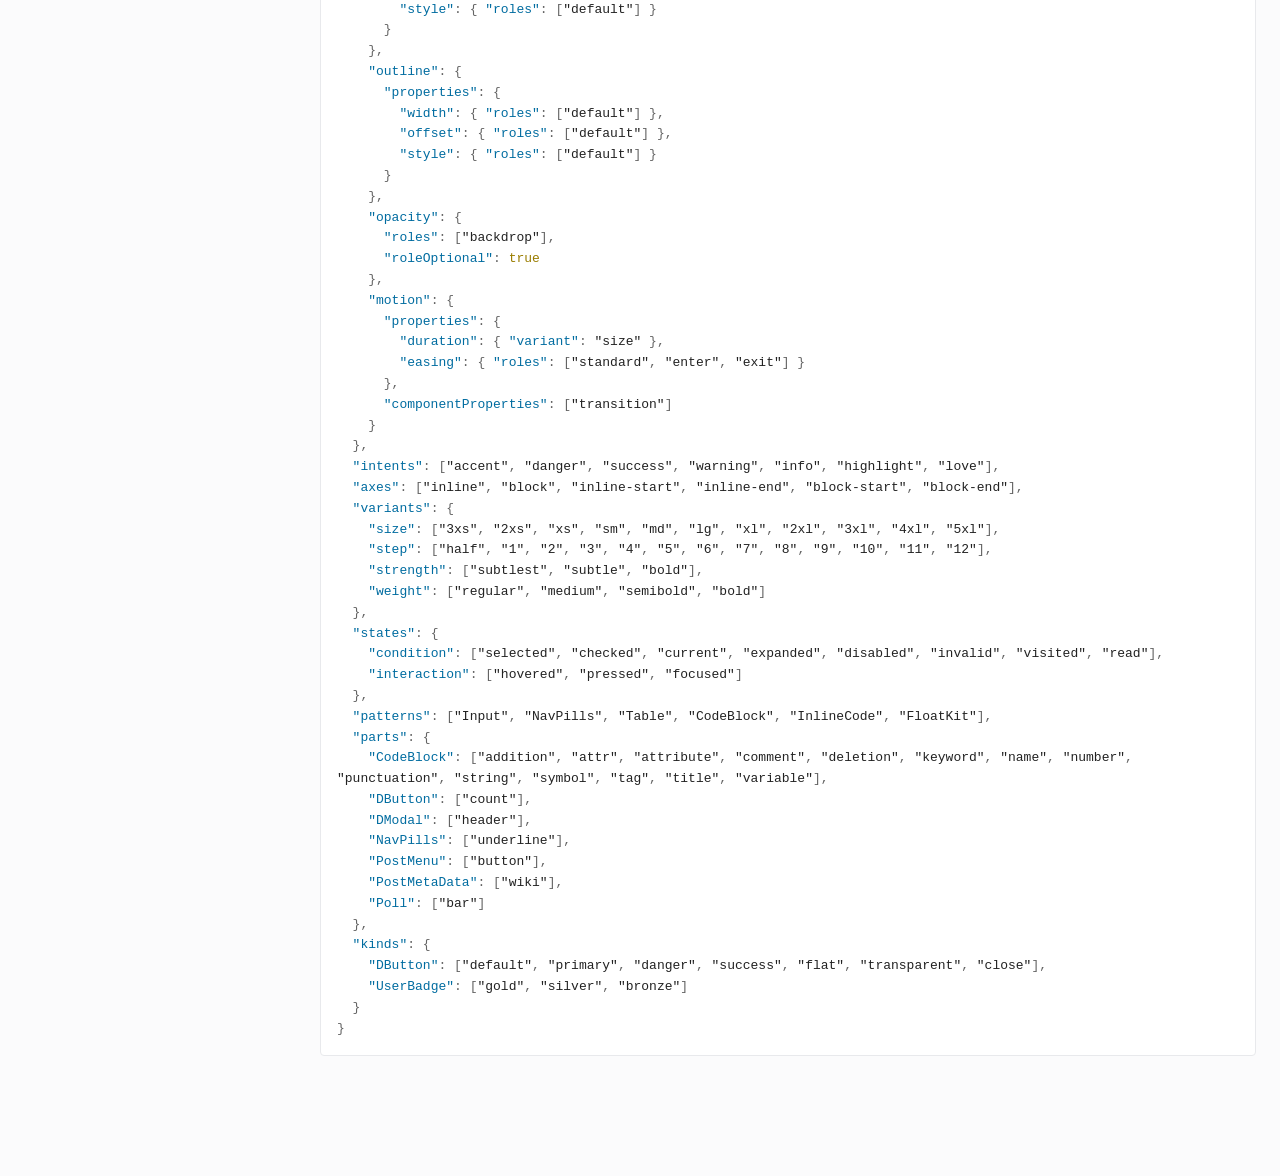
==== commit f2d7b198: "DEV: Map float-kit arrow colors to a shared FloatKit pattern" ====
--- a/docs/index.html
+++ b/docs/index.html
@@ -4,7 +4,7 @@
 <meta charset="utf-8">
 <meta name="viewport" content="width=device-width, initial-scale=1, viewport-fit=cover">
 <title>Discourse CSS Variables</title>
-<link rel="stylesheet" href="docs.css?v=19">
+<link rel="stylesheet" href="docs.css?v=20">
 <script>try{var m=localStorage.getItem("dcv-theme");if(m==="light"||m==="dark")document.documentElement.setAttribute("data-theme",m);}catch(e){}</script>
 </head>
 <body>
@@ -27,8 +27,8 @@
 <pre class="json" id="json-view" aria-label="vocabulary.json"></pre>
 </main>
 </div>
-<script src="grammar.js?v=19"></script>
-<script src="examples.js?v=19"></script>
-<script src="site.js?v=19"></script>
+<script src="grammar.js?v=20"></script>
+<script src="examples.js?v=20"></script>
+<script src="site.js?v=20"></script>
 </body>
 </html>
